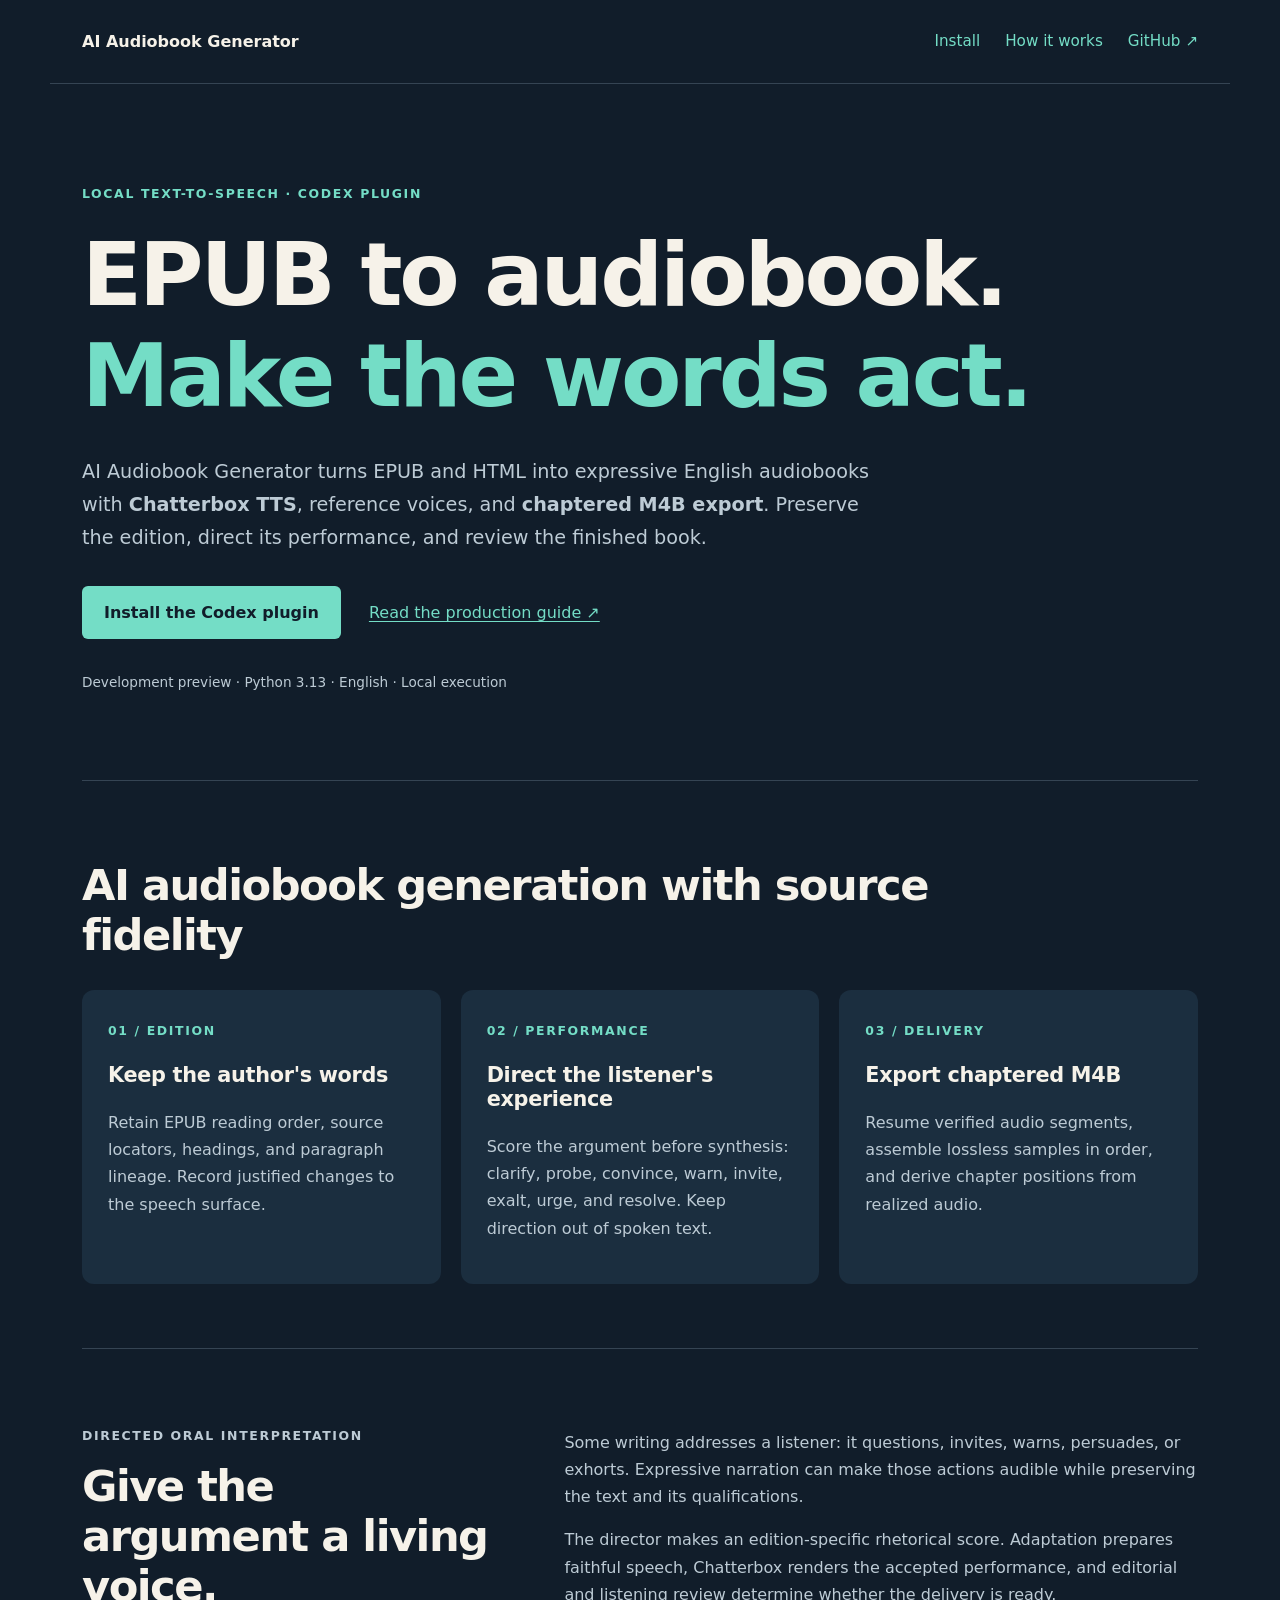
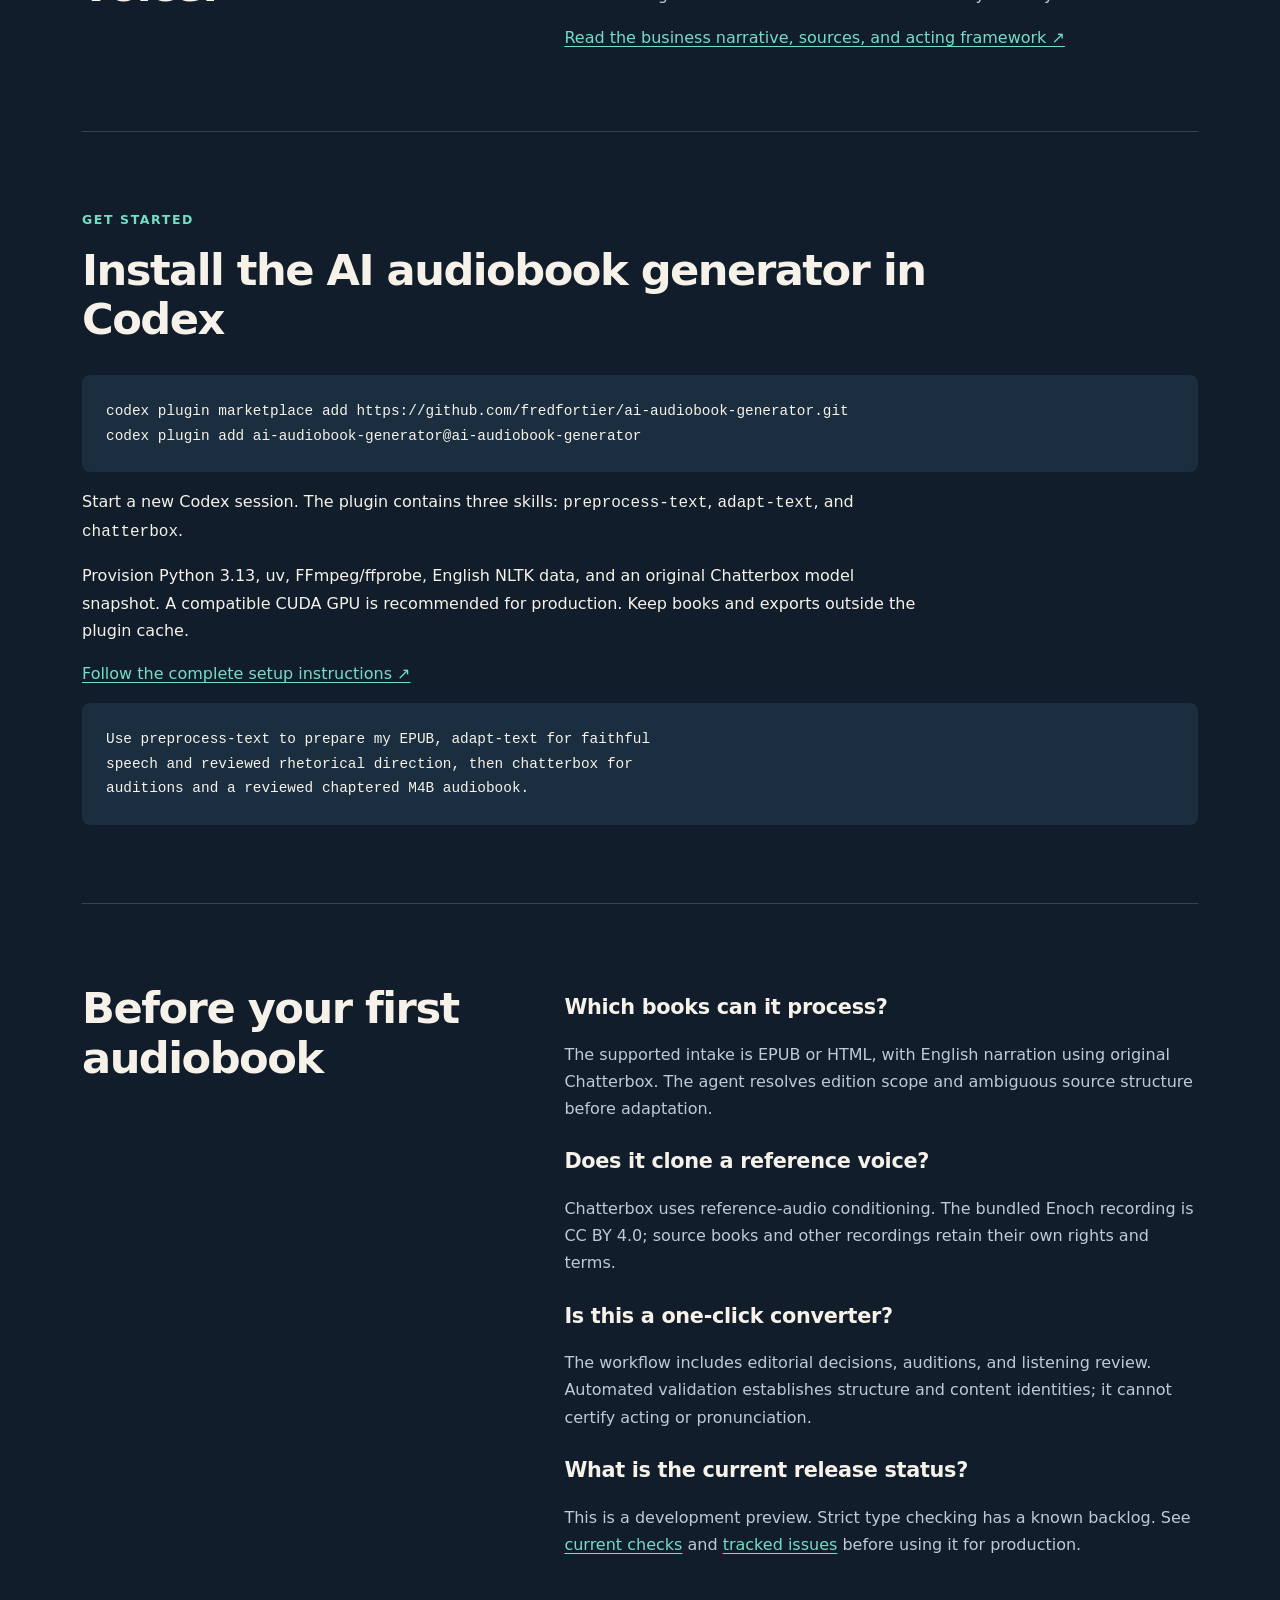
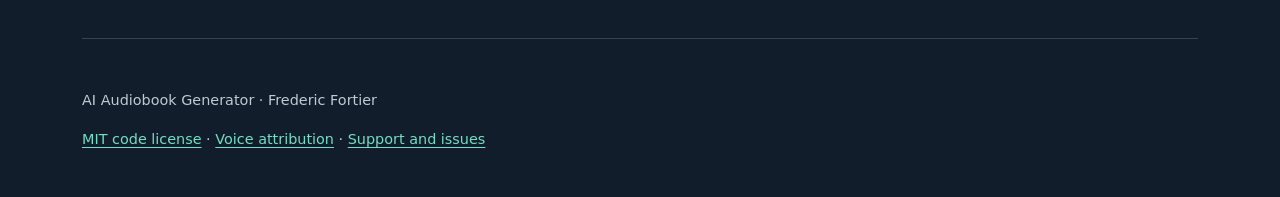
==== docs/index.html @ 533381fb "feat: Publish AI Audiobook Generator for Codex and GitHub Package the installable plugin with search" ====
<!doctype html>
<html lang="en">
<head>
  <meta charset="utf-8">
  <meta name="viewport" content="width=device-width, initial-scale=1">
  <title>AI Audiobook Generator — EPUB to Audiobook with Chatterbox TTS</title>
  <meta name="description" content="Convert EPUB and HTML to expressive English audiobooks with local Chatterbox TTS, reference voices, reviewed narration, and chaptered M4B export. Includes a Codex plugin.">
  <meta name="robots" content="index,follow,max-image-preview:large">
  <link rel="canonical" href="https://fredfortier.github.io/ai-audiobook-generator/">
  <meta property="og:type" content="website">
  <meta property="og:title" content="AI Audiobook Generator — EPUB to Audiobook with Chatterbox TTS">
  <meta property="og:description" content="Faithful words. Expressive narration. Reviewed delivery. Convert EPUB and HTML into chaptered M4B audiobooks with Chatterbox TTS and Codex.">
  <meta property="og:url" content="https://fredfortier.github.io/ai-audiobook-generator/">
  <meta property="og:image" content="https://fredfortier.github.io/ai-audiobook-generator/assets/social-preview.png">
  <meta property="og:image:width" content="1280">
  <meta property="og:image:height" content="640">
  <meta property="og:image:alt" content="AI Audiobook Generator: EPUB to audiobook, directed narration, and chaptered M4B export.">
  <meta name="twitter:card" content="summary_large_image">
  <link rel="stylesheet" href="style.css">
  <script type="application/ld+json">
  {
    "@context": "https://schema.org",
    "@type": ["SoftwareApplication", "SoftwareSourceCode"],
    "name": "AI Audiobook Generator",
    "description": "Convert EPUB and HTML to expressive English audiobooks with Chatterbox TTS, reviewed narration, and chaptered M4B export. Includes a Codex plugin.",
    "url": "https://fredfortier.github.io/ai-audiobook-generator/",
    "codeRepository": "https://github.com/fredfortier/ai-audiobook-generator",
    "downloadUrl": "https://github.com/fredfortier/ai-audiobook-generator",
    "applicationCategory": "MultimediaApplication",
    "programmingLanguage": "Python",
    "softwareVersion": "0.1.0",
    "license": "https://github.com/fredfortier/ai-audiobook-generator/blob/main/LICENSE",
    "image": "https://fredfortier.github.io/ai-audiobook-generator/assets/social-preview.png",
    "author": {"@type": "Person", "name": "Frederic Fortier", "url": "https://github.com/fredfortier"}
  }
  </script>
</head>
<body>
  <header>
    <a class="brand" href="./">AI Audiobook Generator</a>
    <nav aria-label="Main navigation"><a href="#install">Install</a><a href="#how-it-works">How it works</a><a href="https://github.com/fredfortier/ai-audiobook-generator">GitHub ↗</a></nav>
  </header>
  <main>
    <section class="hero">
      <p class="eyebrow">LOCAL TEXT-TO-SPEECH · CODEX PLUGIN</p>
      <h1>EPUB to audiobook.<br><span>Make the words act.</span></h1>
      <p class="lead">AI Audiobook Generator turns EPUB and HTML into expressive English audiobooks with <strong>Chatterbox TTS</strong>, reference voices, and <strong>chaptered M4B export</strong>. Preserve the edition, direct its performance, and review the finished book.</p>
      <div class="actions"><a class="button" href="#install">Install the Codex plugin</a><a href="https://github.com/fredfortier/ai-audiobook-generator#readme">Read the production guide ↗</a></div>
      <p class="status">Development preview · Python 3.13 · English · Local execution</p>
    </section>
    <section aria-labelledby="features">
      <h2 id="features">AI audiobook generation with source fidelity</h2>
      <div class="cards">
        <article><span class="number">01 / EDITION</span><h3>Keep the author's words</h3><p>Retain EPUB reading order, source locators, headings, and paragraph lineage. Record justified changes to the speech surface.</p></article>
        <article><span class="number">02 / PERFORMANCE</span><h3>Direct the listener's experience</h3><p>Score the argument before synthesis: clarify, probe, convince, warn, invite, exalt, urge, and resolve. Keep direction out of spoken text.</p></article>
        <article><span class="number">03 / DELIVERY</span><h3>Export chaptered M4B</h3><p>Resume verified audio segments, assemble lossless samples in order, and derive chapter positions from realized audio.</p></article>
      </div>
    </section>
    <section id="how-it-works" class="split">
      <div><p class="eyebrow">DIRECTED ORAL INTERPRETATION</p><h2>Give the argument a living voice.</h2></div>
      <div><p>Some writing addresses a listener: it questions, invites, warns, persuades, or exhorts. Expressive narration can make those actions audible while preserving the text and its qualifications.</p><p>The director makes an edition-specific rhetorical score. Adaptation prepares faithful speech, Chatterbox renders the accepted performance, and editorial and listening review determine whether the delivery is ready.</p><p><a href="https://github.com/fredfortier/ai-audiobook-generator#why-expressive-ai-audiobook-narration">Read the business narrative, sources, and acting framework ↗</a></p></div>
    </section>
    <section id="install">
      <p class="eyebrow">GET STARTED</p><h2>Install the AI audiobook generator in Codex</h2>
      <pre><code>codex plugin marketplace add https://github.com/fredfortier/ai-audiobook-generator.git
codex plugin add ai-audiobook-generator@ai-audiobook-generator</code></pre>
      <p>Start a new Codex session. The plugin contains three skills: <code>preprocess-text</code>, <code>adapt-text</code>, and <code>chatterbox</code>.</p>
      <p>Provision Python 3.13, uv, FFmpeg/ffprobe, English NLTK data, and an original Chatterbox model snapshot. A compatible CUDA GPU is recommended for production. Keep books and exports outside the plugin cache.</p>
      <p><a href="https://github.com/fredfortier/ai-audiobook-generator#requirements-and-local-setup">Follow the complete setup instructions ↗</a></p>
      <pre><code>Use preprocess-text to prepare my EPUB, adapt-text for faithful
speech and reviewed rhetorical direction, then chatterbox for
auditions and a reviewed chaptered M4B audiobook.</code></pre>
    </section>
    <section class="split" aria-labelledby="questions">
      <div><h2 id="questions">Before your first audiobook</h2></div>
      <div>
        <h3>Which books can it process?</h3><p>The supported intake is EPUB or HTML, with English narration using original Chatterbox. The agent resolves edition scope and ambiguous source structure before adaptation.</p>
        <h3>Does it clone a reference voice?</h3><p>Chatterbox uses reference-audio conditioning. The bundled Enoch recording is CC BY 4.0; source books and other recordings retain their own rights and terms.</p>
        <h3>Is this a one-click converter?</h3><p>The workflow includes editorial decisions, auditions, and listening review. Automated validation establishes structure and content identities; it cannot certify acting or pronunciation.</p>
        <h3>What is the current release status?</h3><p>This is a development preview. Strict type checking has a known backlog. See <a href="https://github.com/fredfortier/ai-audiobook-generator/actions">current checks</a> and <a href="https://github.com/fredfortier/ai-audiobook-generator/issues">tracked issues</a> before using it for production.</p>
      </div>
    </section>
  </main>
  <footer><p>AI Audiobook Generator · Frederic Fortier</p><p><a href="https://github.com/fredfortier/ai-audiobook-generator/blob/main/LICENSE">MIT code license</a> · <a href="https://github.com/fredfortier/ai-audiobook-generator/blob/main/assets/voices/README.md">Voice attribution</a> · <a href="https://github.com/fredfortier/ai-audiobook-generator/issues">Support and issues</a></p></footer>
</body>
</html>
---- docs/style.css ----
:root{color-scheme:dark;--bg:#111d2a;--panel:#1b2e3f;--ink:#f6f2e9;--muted:#bdcbd5;--accent:#74ddc6}*{box-sizing:border-box}html{scroll-behavior:smooth;scroll-padding-top:2rem}body{margin:0;background:var(--bg);color:var(--ink);font-family:system-ui,-apple-system,BlinkMacSystemFont,"Segoe UI",sans-serif;line-height:1.7}a{color:var(--accent);text-underline-offset:.2em}a:hover{color:white}a:focus-visible{outline:2px solid var(--accent);outline-offset:5px}header,main,footer{max-width:1180px;margin:auto;padding-left:32px;padding-right:32px}header{display:flex;justify-content:space-between;align-items:center;padding-top:28px;padding-bottom:28px;border-bottom:1px solid #354453}.brand{font-weight:750;color:var(--ink);text-decoration:none}nav{display:flex;gap:25px;font-size:.95rem}nav a{text-decoration:none}section{padding:64px 0;border-bottom:1px solid #354453}.hero{padding:86px 0 72px}.eyebrow,.number{font-size:.78rem;letter-spacing:.13em;font-weight:750;color:var(--accent)}h1,h2,h3{line-height:1.15;letter-spacing:-.035em}h1{font-size:clamp(2.8rem,7vw,5.5rem);max-width:1050px;margin:20px 0 30px}h1 span{color:var(--accent)}h2{font-size:clamp(1.9rem,4vw,2.7rem);max-width:850px;margin:16px 0 30px}h3{font-size:1.3rem;letter-spacing:-.015em}.lead{font-size:1.2rem;max-width:800px;color:var(--muted)}.actions{display:flex;align-items:center;gap:28px;flex-wrap:wrap;margin:32px 0}.button{display:inline-block;padding:13px 22px;border-radius:6px;background:var(--accent);color:var(--bg);text-decoration:none;font-weight:750}.button:hover{background:#a6f1df;color:var(--bg)}.status{font-size:.85rem;color:var(--muted)}.cards{display:grid;grid-template-columns:repeat(3,1fr);gap:20px}.cards article{background:var(--panel);padding:26px;border-radius:12px}.cards p{color:var(--muted)}.split{display:grid;grid-template-columns:1fr 1.5fr;gap:60px}.split p{color:var(--muted)}.split h3{margin-top:28px}pre{background:var(--panel);padding:24px;border-radius:8px;overflow:auto;font-size:.9rem;line-height:1.7}code{font-family:ui-monospace,SFMono-Regular,Consolas,monospace}p{max-width:850px}footer{padding-top:35px;padding-bottom:35px;font-size:.9rem;color:var(--muted)}@media(max-width:750px){header,main,footer{padding-left:22px;padding-right:22px}header{align-items:flex-start;gap:20px;flex-direction:column}nav{gap:22px}.hero{padding-top:54px}.cards,.split{grid-template-columns:1fr}.split{gap:8px}section{padding:42px 0}.actions{gap:20px}}@media(prefers-reduced-motion:reduce){html{scroll-behavior:auto}}
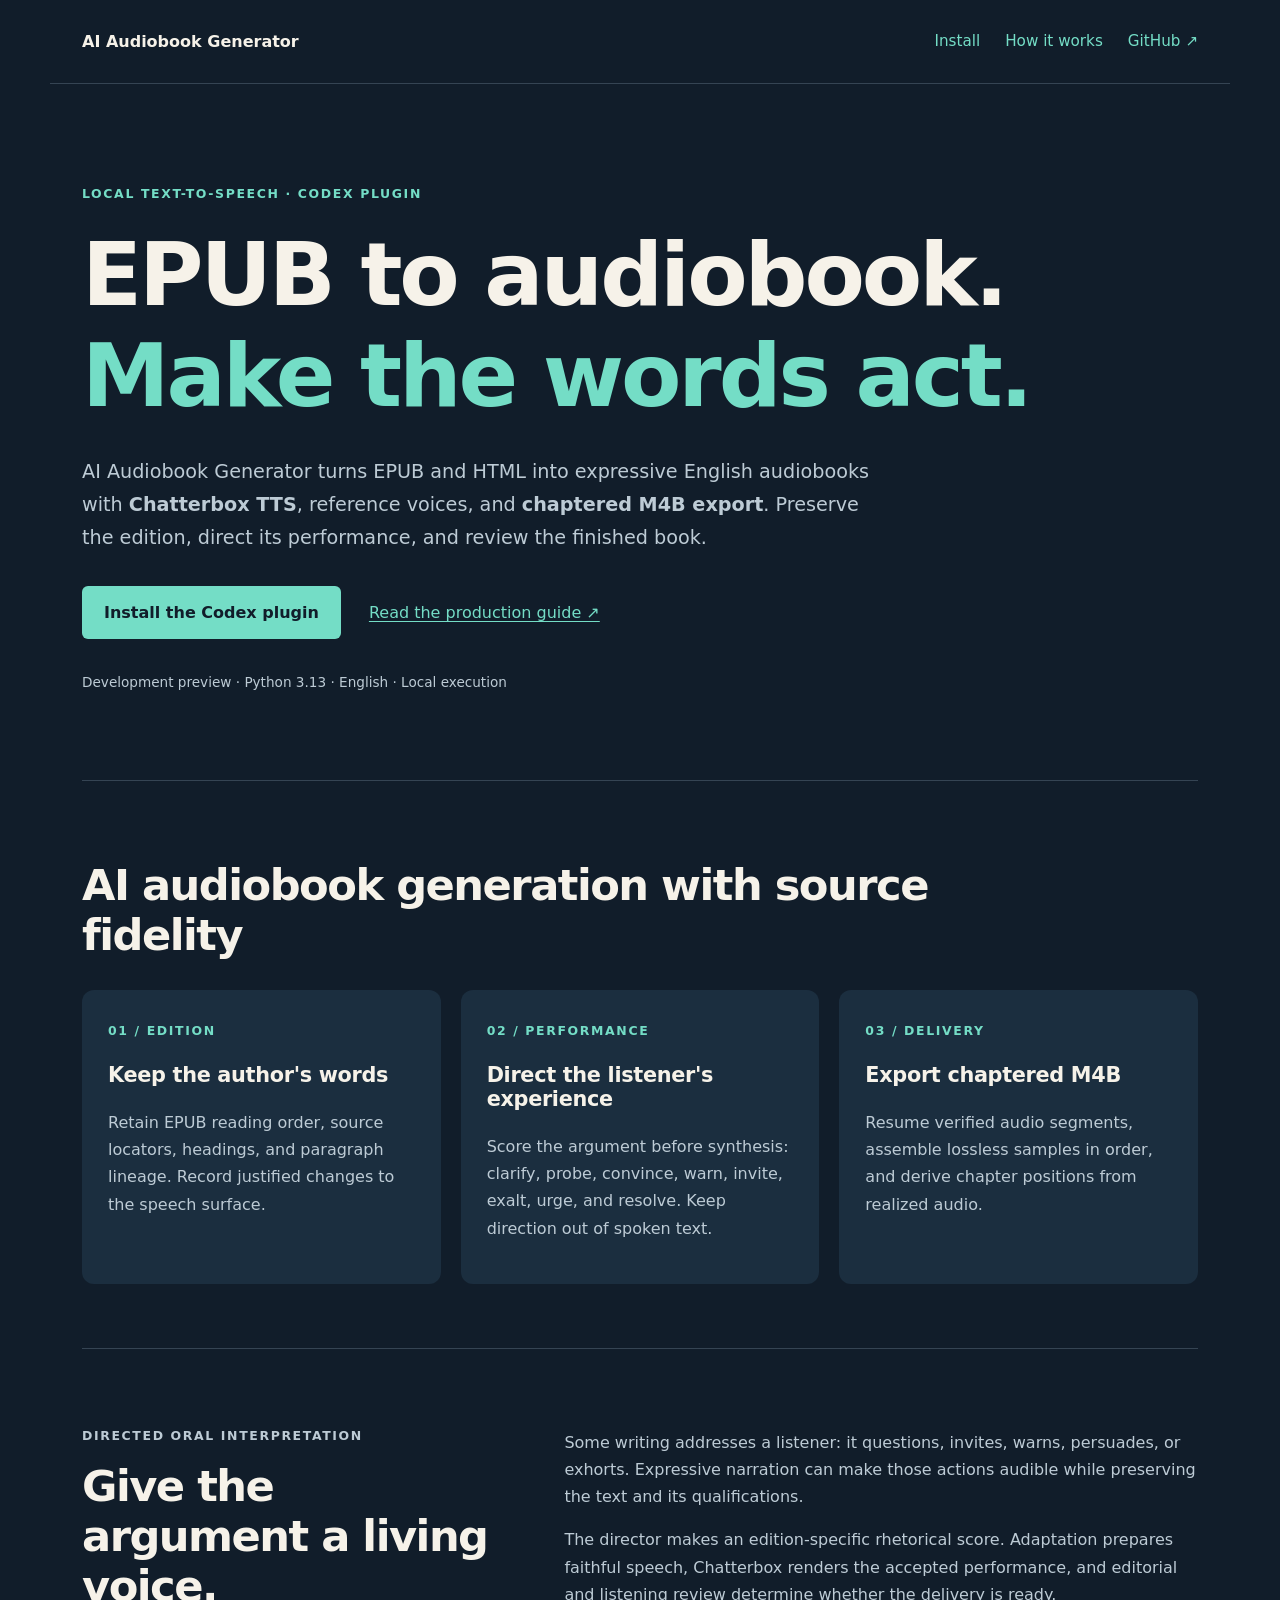
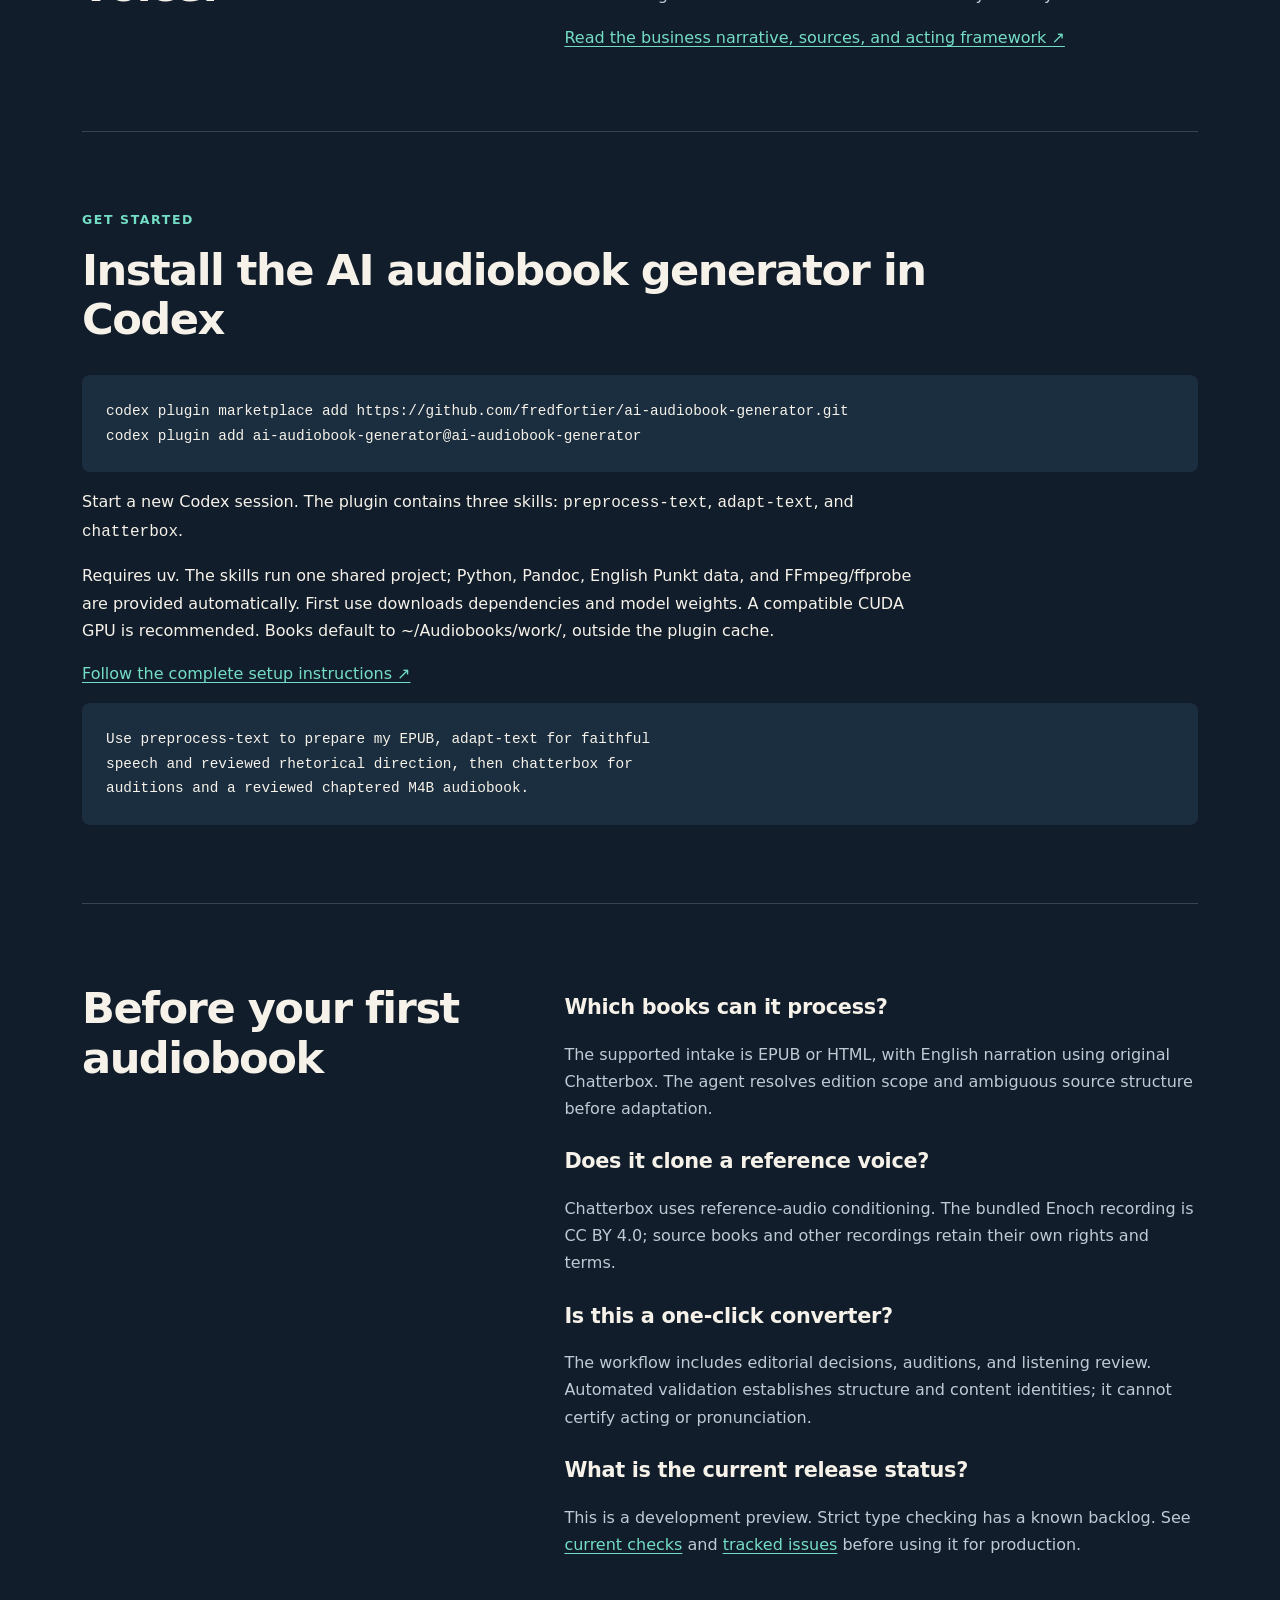
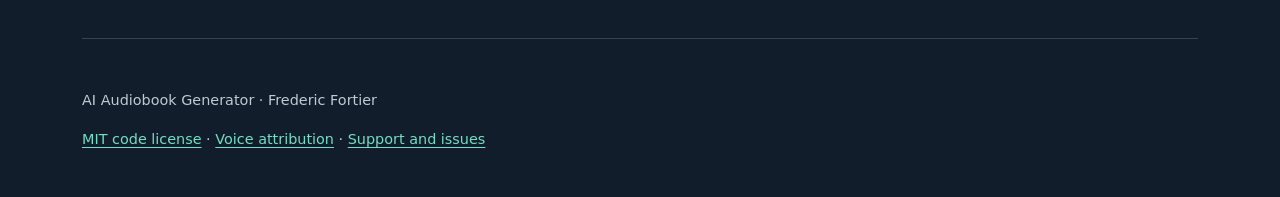
==== commit e3f92ab3: "fix: Provision the plugin runtime automatically Run bundled skills through one locked uv project so " ====
--- a/docs/index.html
+++ b/docs/index.html
@@ -29,7 +29,7 @@
     "applicationCategory": "MultimediaApplication",
     "programmingLanguage": "Python",
     "softwareVersion": "0.1.0",
-    "license": "https://github.com/fredfortier/ai-audiobook-generator/blob/main/LICENSE",
+    "license": "https://github.com/fredfortier/ai-audiobook-generator/blob/master/LICENSE",
     "image": "https://fredfortier.github.io/ai-audiobook-generator/assets/social-preview.png",
     "author": {"@type": "Person", "name": "Frederic Fortier", "url": "https://github.com/fredfortier"}
   }
@@ -65,8 +65,8 @@
       <pre><code>codex plugin marketplace add https://github.com/fredfortier/ai-audiobook-generator.git
 codex plugin add ai-audiobook-generator@ai-audiobook-generator</code></pre>
       <p>Start a new Codex session. The plugin contains three skills: <code>preprocess-text</code>, <code>adapt-text</code>, and <code>chatterbox</code>.</p>
-      <p>Provision Python 3.13, uv, FFmpeg/ffprobe, English NLTK data, and an original Chatterbox model snapshot. A compatible CUDA GPU is recommended for production. Keep books and exports outside the plugin cache.</p>
-      <p><a href="https://github.com/fredfortier/ai-audiobook-generator#requirements-and-local-setup">Follow the complete setup instructions ↗</a></p>
+      <p>Requires uv. The skills run one shared project; Python, Pandoc, English Punkt data, and FFmpeg/ffprobe are provided automatically. First use downloads dependencies and model weights. A compatible CUDA GPU is recommended. Books default to ~/Audiobooks/work/, outside the plugin cache.</p>
+      <p><a href="https://github.com/fredfortier/ai-audiobook-generator#runtime">Follow the complete setup instructions ↗</a></p>
       <pre><code>Use preprocess-text to prepare my EPUB, adapt-text for faithful
 speech and reviewed rhetorical direction, then chatterbox for
 auditions and a reviewed chaptered M4B audiobook.</code></pre>
@@ -81,6 +81,6 @@
       </div>
     </section>
   </main>
-  <footer><p>AI Audiobook Generator · Frederic Fortier</p><p><a href="https://github.com/fredfortier/ai-audiobook-generator/blob/main/LICENSE">MIT code license</a> · <a href="https://github.com/fredfortier/ai-audiobook-generator/blob/main/assets/voices/README.md">Voice attribution</a> · <a href="https://github.com/fredfortier/ai-audiobook-generator/issues">Support and issues</a></p></footer>
+  <footer><p>AI Audiobook Generator · Frederic Fortier</p><p><a href="https://github.com/fredfortier/ai-audiobook-generator/blob/master/LICENSE">MIT code license</a> · <a href="https://github.com/fredfortier/ai-audiobook-generator/blob/master/assets/voices/README.md">Voice attribution</a> · <a href="https://github.com/fredfortier/ai-audiobook-generator/issues">Support and issues</a></p></footer>
 </body>
 </html>
